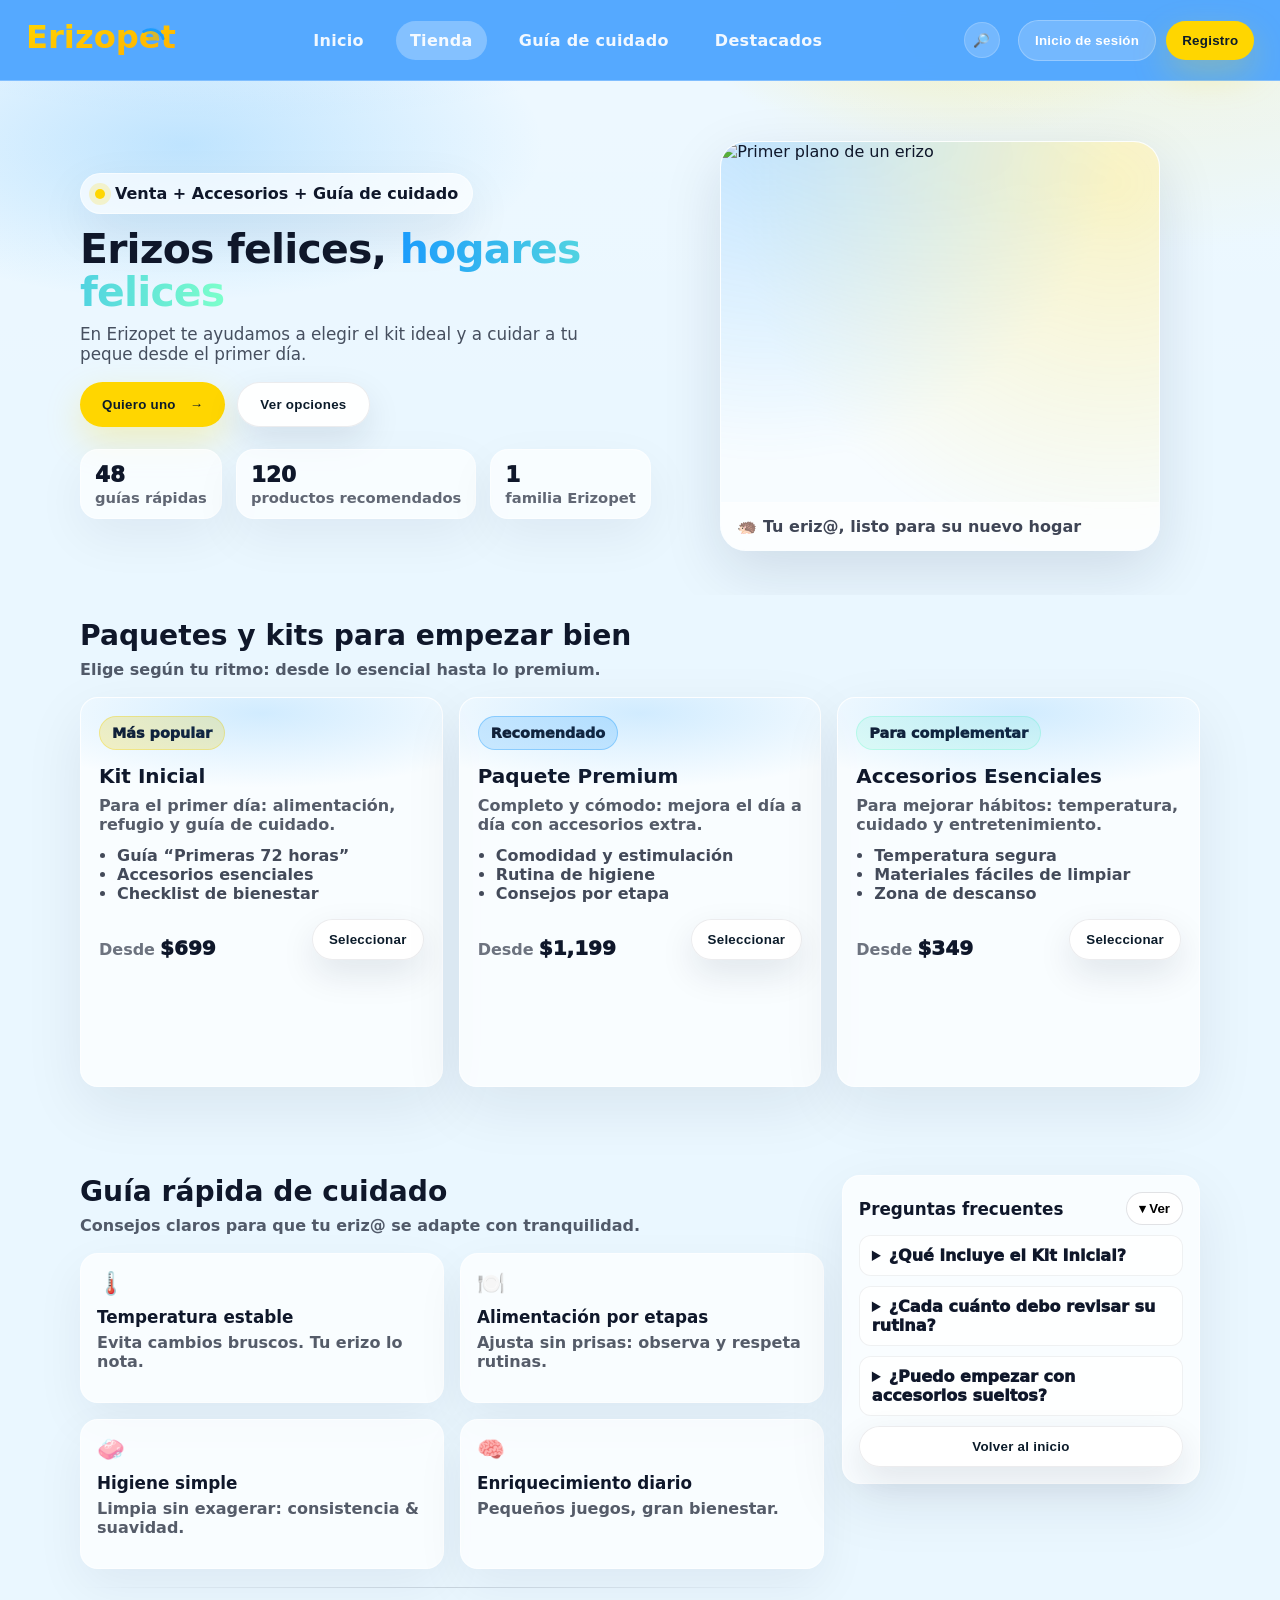
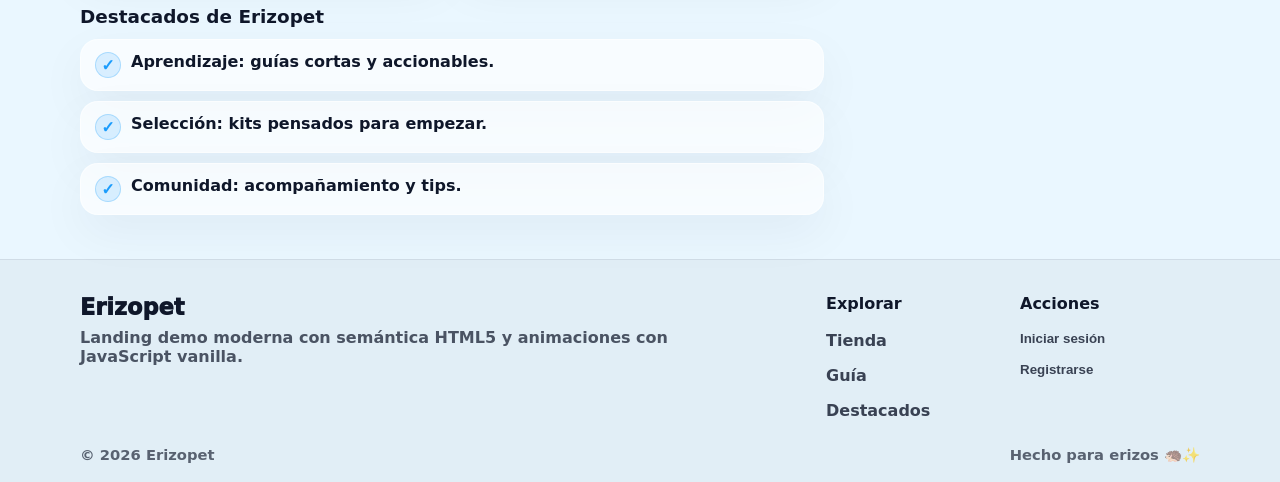
==== index.html @ a9051e46 "landing page" ====
<!doctype html>
<html lang="es">
<head>
  <meta charset="utf-8" />
  <meta name="viewport" content="width=device-width, initial-scale=1" />
  <meta name="description" content="Erizopet: venta y cuidado de erizos con kits y accesorios." />
  <title>Erizopet | Erizos felices, hogares felices</title>
  <link rel="stylesheet" href="/css/bootstrap.min.css" />
  <link rel="stylesheet" href="/css/all.min.css">
  <link rel="stylesheet" href="/css/styles.css">
</head>

<body>
  <!-- NAV -->
  <nav class="top-nav" aria-label="Navegación principal">
    <div class="nav__inner">
      <!-- Logo SVG -->
      <a class="logo" href="#inicio" aria-label="Erizopet - Inicio">
        <svg class="logo__svg" viewBox="0 0 220 60" role="img" aria-label="Erizopet logo">
          <defs>
            <linearGradient id="g1" x1="0" y1="0" x2="1" y2="1">
              <stop offset="0" stop-color="#FFD600"/>
              <stop offset="1" stop-color="#FFB000"/>
            </linearGradient>
          </defs>
          <text x="0" y="42" font-size="46" font-weight="900" fill="url(#g1)" font-family="system-ui,Segoe UI,Arial">
            Erizopet
          </text>
          <circle cx="182" cy="22" r="10" fill="#1B9CFC" opacity="0.18"></circle>
          <path d="M168 18c10-6 24-2 28 10" fill="none" stroke="#1B9CFC" stroke-width="4" stroke-linecap="round"/>
        </svg>
      </a>

      <div class="nav__links" role="navigation" aria-label="Secciones">
        <a href="#inicio" class="nav__link is-active">Inicio</a>
        <a href="#tienda" class="nav__link">Tienda</a>
        <a href="#guia" class="nav__link">Guía de cuidado</a>
        <a href="#destacados" class="nav__link">Destacados</a>
      </div>

      <div class="nav__actions">
        <button class="icon-btn" type="button" aria-label="Buscar">
          <span class="icon-btn__circle">🔎</span>
        </button>

        <button class="btn btn--ghost" type="button" data-open="login" aria-label="Abrir inicio de sesión">
          Inicio de sesión
        </button>
        <button class="btn btn--primary" type="button" data-open="register" aria-label="Abrir registro">
          Registro
        </button>
      </div>
    </div>
  </nav>

  <!-- MAIN -->
  <main id="inicio">
    <!-- HERO (semántica: hero como clase/region) -->
    <section class="hero" aria-label="Presentación">
      <div class="hero__bg" aria-hidden="true"></div>

      <div class="container hero__grid">
        <div class="hero__content">
          <div class="chip">
            <span class="chip__dot" aria-hidden="true"></span>
            Venta + Accesorios + Guía de cuidado
          </div>

          <h1 class="hero__title">
            Erizos felices, <span class="text-accent">hogares felices</span>
          </h1>

          <p class="hero__subtitle">
            En Erizopet te ayudamos a elegir el kit ideal y a cuidar a tu peque desde el primer día.
          </p>

          <div class="hero__cta">
            <button class="btn btn--primary btn--lg" type="button" data-scroll="#tienda">
              Quiero uno
              <span class="btn__arrow" aria-hidden="true">→</span>
            </button>

            <button class="btn btn--secondary btn--lg" type="button" data-scroll="#destacados">
              Ver opciones
            </button>
          </div>

          <div class="hero__metrics">
            <div class="metric">
              <div class="metric__value" data-count="48">0</div>
              <div class="metric__label">guías rápidas</div>
            </div>
            <div class="metric">
              <div class="metric__value" data-count="120">0</div>
              <div class="metric__label">productos recomendados</div>
            </div>
            <div class="metric">
              <div class="metric__value" data-count="1">0</div>
              <div class="metric__label">familia Erizopet</div>
            </div>
          </div>
        </div>

        <figure class="hero__media">
          <div class="media-card reveal">
            <div class="media-card__glow" aria-hidden="true"></div>
            <img
              class="media-card__img"
              src="https://images.unsplash.com/photo-1532938911079-1b06ac7ceec7?auto=format&fit=crop&w=900&q=70"
              alt="Primer plano de un erizo"
              loading="lazy"
            />
            <figcaption class="media-card__caption">
              🦔 Tu eriz@, listo para su nuevo hogar
            </figcaption>
          </div>
        </figure>
      </div>
    </section>

    <!-- SECTION: productos -->
    <section id="tienda" class="section section--products" aria-label="Tienda">
      <div class="container">
        <header class="section__header reveal">
          <h2 class="section__title">Paquetes y kits para empezar bien</h2>
          <p class="section__subtitle">
            Elige según tu ritmo: desde lo esencial hasta lo premium.
          </p>
        </header>

        <div class="grid grid--3">
          <article class="card reveal">
            <div class="card__badge">Más popular</div>
            <h3 class="card__title">Kit Inicial</h3>
            <p class="card__text">
              Para el primer día: alimentación, refugio y guía de cuidado.
            </p>

            <ul class="list">
              <li>Guía “Primeras 72 horas”</li>
              <li>Accesorios esenciales</li>
              <li>Checklist de bienestar</li>
            </ul>

            <div class="card__bottom">
              <div class="price">
                <span class="price__from">Desde</span>
                <strong class="price__value">$699</strong>
              </div>
              <button class="btn btn--secondary" type="button" aria-label="Seleccionar Kit Inicial">
                Seleccionar
              </button>
            </div>
          </article>

          <article class="card reveal">
            <div class="card__badge card__badge--alt">Recomendado</div>
            <h3 class="card__title">Paquete Premium</h3>
            <p class="card__text">
              Completo y cómodo: mejora el día a día con accesorios extra.
            </p>

            <ul class="list">
              <li>Comodidad y estimulación</li>
              <li>Rutina de higiene</li>
              <li>Consejos por etapa</li>
            </ul>

            <div class="card__bottom">
              <div class="price">
                <span class="price__from">Desde</span>
                <strong class="price__value">$1,199</strong>
              </div>
              <button class="btn btn--secondary" type="button" aria-label="Seleccionar Paquete Premium">
                Seleccionar
              </button>
            </div>
          </article>

          <article class="card reveal">
            <div class="card__badge card__badge--soft">Para complementar</div>
            <h3 class="card__title">Accesorios Esenciales</h3>
            <p class="card__text">
              Para mejorar hábitos: temperatura, cuidado y entretenimiento.
            </p>

            <ul class="list">
              <li>Temperatura segura</li>
              <li>Materiales fáciles de limpiar</li>
              <li>Zona de descanso</li>
            </ul>

            <div class="card__bottom">
              <div class="price">
                <span class="price__from">Desde</span>
                <strong class="price__value">$349</strong>
              </div>
              <button class="btn btn--secondary" type="button" aria-label="Seleccionar Accesorios Esenciales">
                Seleccionar
              </button>
            </div>
          </article>
        </div>
      </div>
    </section>

    <!-- SECTION + ASIDE -->
    <section id="guia" class="section section--guide" aria-label="Guía y preguntas frecuentes">
      <div class="container guide-layout">
        <div class="guide-main">
          <header class="section__header reveal">
            <h2 class="section__title">Guía rápida de cuidado</h2>
            <p class="section__subtitle">
              Consejos claros para que tu eriz@ se adapte con tranquilidad.
            </p>
          </header>

          <div class="steps grid grid--2">
            <article class="step reveal">
              <div class="step__icon">🌡️</div>
              <h3 class="step__title">Temperatura estable</h3>
              <p class="step__text">Evita cambios bruscos. Tu erizo lo nota.</p>
            </article>

            <article class="step reveal">
              <div class="step__icon">🍽️</div>
              <h3 class="step__title">Alimentación por etapas</h3>
              <p class="step__text">Ajusta sin prisas: observa y respeta rutinas.</p>
            </article>

            <article class="step reveal">
              <div class="step__icon">🧼</div>
              <h3 class="step__title">Higiene simple</h3>
              <p class="step__text">Limpia sin exagerar: consistencia & suavidad.</p>
            </article>

            <article class="step reveal">
              <div class="step__icon">🧠</div>
              <h3 class="step__title">Enriquecimiento diario</h3>
              <p class="step__text">Pequeños juegos, gran bienestar.</p>
            </article>
          </div>

          <div id="destacados" class="divider reveal" aria-hidden="true"></div>
          <div class="reveal">
            <h3 class="subheading">Destacados de Erizopet</h3>
            <div class="bullets">
              <div class="bullet">
                <span class="bullet__mark">✓</span>
                <span><strong>Aprendizaje:</strong> guías cortas y accionables.</span>
              </div>
              <div class="bullet">
                <span class="bullet__mark">✓</span>
                <span><strong>Selección:</strong> kits pensados para empezar.</span>
              </div>
              <div class="bullet">
                <span class="bullet__mark">✓</span>
                <span><strong>Comunidad:</strong> acompañamiento y tips.</span>
              </div>
            </div>
          </div>
        </div>

        <aside class="guide-aside" aria-label="Panel lateral de FAQ">
          <div class="aside-card reveal">
            <div class="aside-card__head">
              <h3 class="aside-card__title">Preguntas frecuentes</h3>
              <button class="aside-card__toggle" type="button" aria-label="Alternar preguntas" data-toggle="faq">
                <span aria-hidden="true">▾</span> Ver
              </button>
            </div>

            <div class="faq" data-faq>
              <details class="faq__item">
                <summary>¿Qué incluye el Kit Inicial?</summary>
                <p>Incluye guía de adaptación, esenciales de bienestar y checklist de cuidado.</p>
              </details>
              <details class="faq__item">
                <summary>¿Cada cuánto debo revisar su rutina?</summary>
                <p>Revisa semanalmente y ajusta con base en su comportamiento.</p>
              </details>
              <details class="faq__item">
                <summary>¿Puedo empezar con accesorios sueltos?</summary>
                <p>Sí: te recomendamos comenzar por temperatura, refugio e higiene.</p>
              </details>

              <button class="btn btn--secondary btn--full" type="button" data-scroll="#inicio">
                Volver al inicio
              </button>
            </div>
          </div>
        </aside>
      </div>
    </section>

    <!-- FOOTER -->
    <footer class="footer" aria-label="Pie de página">
      <div class="container footer__grid">
        <div class="footer__brand">
          <div class="footer__logo">Erizopet</div>
          <p class="footer__text">
            Landing demo moderna con semántica HTML5 y animaciones con JavaScript vanilla.
          </p>
        </div>

        <div class="footer__cols">
          <div class="footer__col">
            <h4 class="footer__title">Explorar</h4>
            <a class="footer__link" href="#tienda">Tienda</a>
            <a class="footer__link" href="#guia">Guía</a>
            <a class="footer__link" href="#destacados">Destacados</a>
          </div>

          <div class="footer__col">
            <h4 class="footer__title">Acciones</h4>
            <button class="footer__link btnlike" type="button" data-open="login">
              Iniciar sesión
            </button>
            <button class="footer__link btnlike" type="button" data-open="register">
              Registrarse
            </button>
          </div>
        </div>
      </div>

      <div class="footer__bottom container">
        <span>© <span id="year"></span> Erizopet</span>
        <span class="footer__tiny">Hecho para erizos 🦔✨</span>
      </div>
    </footer>
  </main>

  <div class="toast" role="status" aria-live="polite" aria-hidden="true" id="toast"></div>

  <script src="/js/bootstrap.bundle.min.js"></script>
  <script src="/js/all.js"></script>
  <script src="/js/scripts.js"></script>
</body>
</html>
---- css/styles.css ----
:root{
  --color-primario: #1B9CFC;
  --color-secundario: #FFD600;
  --color-fondo: #EAF7FF;
  --color-texto: #0F172A;

  --card: rgba(255,255,255,.78);
  --shadow: 0 20px 60px rgba(2, 25, 56, .12);
  --radius: 18px;
}

*{ box-sizing: border-box; }
html{ scroll-behavior: smooth; }
body{
  margin:0;
  font-family: system-ui, -apple-system, Segoe UI, Roboto, Arial, "Noto Sans", "Helvetica Neue", sans-serif;
  color: var(--color-texto);
  background: radial-gradient(1200px 600px at 20% -10%, rgba(27,156,252,.18), transparent 55%),
              radial-gradient(900px 500px at 90% 0%, rgba(255,214,0,.16), transparent 50%),
              var(--color-fondo);
}

/* Layout */
.container{
  width: min(1120px, 92vw);
  margin: 0 auto;
}

/* NAV */
.top-nav{
  position: sticky;
  top:0;
  z-index: 50;
  background: rgba(77, 165, 255, .95);
  backdrop-filter: blur(10px);
  border-bottom: 1px solid rgba(255,255,255,.25);
}
.nav__inner{
  width: min(1280px, 96vw);
  margin: 0 auto;
  display:flex;
  align-items:center;
  justify-content: space-between;
  gap: 16px;
  padding: 14px 0;
}
.logo{ display:flex; align-items:center; text-decoration:none; }
.logo__svg{ height: 42px; }

.nav__links{
  display:flex;
  gap: 18px;
  align-items:center;
}
.nav__link{
  color: rgba(255,255,255,.92);
  text-decoration:none;
  font-weight: 800;
  letter-spacing: .02em;
  padding: 10px 14px;
  border-radius: 999px;
  transition: transform .15s ease, background .15s ease;
}
.nav__link:hover{
  background: rgba(255,255,255,.18);
  transform: translateY(-1px);
}
.nav__link.is-active{
  background: rgba(255,255,255,.28);
}

.nav__actions{
  display:flex;
  gap: 10px;
  align-items:center;
}
.icon-btn{
  background: transparent;
  border: none;
  cursor:pointer;
  color: white;
  padding: 8px;
}
.icon-btn__circle{
  display:inline-grid;
  place-items:center;
  width: 36px; height: 36px;
  border-radius: 999px;
  background: rgba(255,255,255,.18);
  border: 1px solid rgba(255,255,255,.18);
}

/* Buttons */
.btn{
  border: 0;
  cursor: pointer;
  border-radius: 999px;
  padding: 12px 16px;
  font-weight: 900;
  letter-spacing: .02em;
  transition: transform .15s ease, filter .15s ease, background .15s ease;
  white-space: nowrap;
}
.btn:active{ transform: translateY(1px); }

.btn--lg{ padding: 14px 22px; }
.btn--primary{
  background: var(--color-secundario);
  color: #0B1B2A;
  box-shadow: 0 14px 35px rgba(255,214,0,.25);
}
.btn--primary:hover{ filter: brightness(1.02); transform: translateY(-1px); }

.btn--secondary{
  background: rgba(255,255,255,.95);
  color: #0B1B2A;
  border: 1px solid rgba(15,23,42,.08);
  box-shadow: 0 14px 35px rgba(2, 25, 56, .10);
}
.btn--secondary:hover{ transform: translateY(-1px); }

.btn--ghost{
  background: rgba(255,255,255,.18);
  color: white;
  border: 1px solid rgba(255,255,255,.25);
}
.btn--ghost:hover{ transform: translateY(-1px); background: rgba(255,255,255,.24); }

.btn--full{ width: 100%; }
.btn__arrow{ margin-left: 10px; }

/* Hero */
.hero{
  position: relative;
  overflow:hidden;
  padding: 44px 0 28px;
}
.hero__bg{
  position:absolute;
  inset: -120px -120px auto -120px;
  height: 460px;
  background:
    radial-gradient(600px 260px at 20% 40%, rgba(27,156,252,.22), transparent 60%),
    radial-gradient(460px 220px at 70% 10%, rgba(255,214,0,.20), transparent 60%),
    linear-gradient(180deg, rgba(255,255,255,.22), transparent);
  pointer-events:none;
}
.hero__grid{
  display:grid;
  grid-template-columns: 1.05fr .95fr;
  gap: 26px;
  align-items:center;
}
.hero__content{ position: relative; }

.chip{
  display:inline-flex;
  gap: 10px;
  align-items:center;
  padding: 10px 14px;
  border-radius: 999px;
  background: rgba(255,255,255,.65);
  border: 1px solid rgba(255,255,255,.55);
  box-shadow: 0 18px 50px rgba(2, 25, 56, .08);
  font-weight: 900;
}
.chip__dot{
  width: 10px; height: 10px;
  border-radius: 999px;
  background: var(--color-secundario);
  box-shadow: 0 0 0 6px rgba(255,214,0,.2);
}

.hero__title{
  margin: 14px 0 10px;
  font-size: clamp(30px, 3.2vw, 54px);
  line-height: 1.05;
  letter-spacing: -0.02em;
}
.text-accent{
  background: linear-gradient(90deg, var(--color-primario), #7CFFCB);
  -webkit-background-clip: text;
  background-clip:text;
  color: transparent;
}
.hero__subtitle{
  margin: 0;
  font-size: 1.05rem;
  color: rgba(15,23,42,.75);
  max-width: 52ch;
}
.hero__cta{
  margin-top: 18px;
  display:flex;
  gap: 12px;
  flex-wrap: wrap;
}
.hero__metrics{
  margin-top: 22px;
  display:flex;
  gap: 14px;
  flex-wrap: wrap;
}
.metric{
  padding: 12px 14px;
  border-radius: var(--radius);
  background: rgba(255,255,255,.68);
  border: 1px solid rgba(255,255,255,.55);
  box-shadow: 0 18px 50px rgba(2, 25, 56, .06);
}
.metric__value{
  font-weight: 1000;
  font-size: 1.35rem;
}
.metric__label{
  font-weight: 800;
  font-size: .92rem;
  color: rgba(15,23,42,.65);
  margin-top: 2px;
}

/* Media card */
.hero__media{ display:flex; justify-content:center; }
.media-card{
  position: relative;
  width: 100%;
  max-width: 440px;
  border-radius: 26px;
  overflow:hidden;
  background: rgba(255,255,255,.6);
  border: 1px solid rgba(255,255,255,.55);
  box-shadow: var(--shadow);
}
.media-card__glow{
  position:absolute;
  inset:-50%;
  background: radial-gradient(circle at 30% 20%, rgba(27,156,252,.26), transparent 40%),
              radial-gradient(circle at 70% 30%, rgba(255,214,0,.22), transparent 45%);
  filter: blur(8px);
}
.media-card__img{
  position: relative;
  width:100%;
  height: 360px;
  object-fit: cover;
  display:block;
}
.media-card__caption{
  position: relative;
  padding: 14px 16px;
  background: rgba(255,255,255,.7);
  border-top: 1px solid rgba(255,255,255,.55);
  font-weight: 900;
  color: rgba(15,23,42,.8);
}

/* Sections */
.section{ padding: 44px 0; }
.section--products{ padding-top: 24px; }
.section__header{ margin-bottom: 18px; }
.section__title{
  margin: 0 0 8px;
  font-size: clamp(22px, 2.2vw, 34px);
}
.section__subtitle{
  margin: 0;
  color: rgba(15,23,42,.7);
  font-weight: 700;
  max-width: 65ch;
}

/* Grid */
.grid{ display:grid; gap: 16px; }
.grid--3{ grid-template-columns: repeat(3, 1fr); }
.grid--2{ grid-template-columns: repeat(2, 1fr); }

/* Cards */
.card{
  position: relative;
  border-radius: var(--radius);
  background: rgba(255,255,255,.72);
  border: 1px solid rgba(255,255,255,.6);
  box-shadow: 0 20px 60px rgba(2, 25, 56, .08);
  padding: 18px;
  overflow:hidden;
  min-height: 390px;
}
.card::after{
  content:"";
  position:absolute;
  inset:-60px -80px auto -80px;
  height: 150px;
  background: radial-gradient(closest-side, rgba(27,156,252,.18), transparent);
  pointer-events:none;
}
.card__badge{
  display:inline-block;
  font-weight: 1000;
  font-size: .9rem;
  padding: 8px 12px;
  border-radius: 999px;
  background: rgba(255,214,0,.24);
  border: 1px solid rgba(255,214,0,.35);
}
.card__badge--alt{
  background: rgba(27,156,252,.18);
  border: 1px solid rgba(27,156,252,.35);
}
.card__badge--soft{
  background: rgba(124,255,203,.18);
  border: 1px solid rgba(124,255,203,.35);
}
.card__title{ margin: 14px 0 8px; font-size: 1.25rem; }
.card__text{ margin: 0 0 12px; color: rgba(15,23,42,.7); font-weight: 700; }
.list{
  margin: 0; padding-left: 18px;
  color: rgba(15,23,42,.78);
  font-weight: 700;
}
.card__bottom{
  margin-top: 16px;
  display:flex;
  align-items:flex-end;
  justify-content: space-between;
  gap: 12px;
}
.price__from{ color: rgba(15,23,42,.6); font-weight: 800; }
.price__value{ font-size: 1.25rem; font-weight: 1000; }

/* Guide layout */
.guide-layout{
  display:grid;
  grid-template-columns: 1.35fr .65fr;
  gap: 18px;
  align-items:start;
}
.guide-aside{ position: sticky; top: 92px; align-self:start; }
.aside-card{
  border-radius: var(--radius);
  background: rgba(255,255,255,.72);
  border: 1px solid rgba(255,255,255,.6);
  box-shadow: 0 20px 60px rgba(2, 25, 56, .08);
  padding: 16px;
}
.aside-card__head{
  display:flex;
  justify-content: space-between;
  align-items:center;
  gap: 10px;
  margin-bottom: 10px;
}
.aside-card__title{
  margin: 0;
  font-size: 1.05rem;
}
.aside-card__toggle{
  border:1px solid rgba(15,23,42,.12);
  background: rgba(255,255,255,.85);
  border-radius: 999px;
  padding: 8px 12px;
  font-weight: 900;
  cursor:pointer;
}
.aside-card__toggle:hover{ transform: translateY(-1px); }
.faq[data-faq]{ display:block; }
.faq__item{
  border-radius: 12px;
  background: rgba(255,255,255,.72);
  border: 1px solid rgba(15,23,42,.06);
  padding: 10px 12px;
  margin: 10px 0;
}
.faq__item summary{
  font-weight: 1000;
  cursor:pointer;
}
.faq__item p{
  margin: 8px 0 0;
  color: rgba(15,23,42,.72);
  font-weight: 700;
}

.step{
  border-radius: var(--radius);
  background: rgba(255,255,255,.72);
  border: 1px solid rgba(255,255,255,.6);
  box-shadow: 0 18px 50px rgba(2, 25, 56, .06);
  padding: 16px;
  min-height: 150px;
}
.step__icon{ font-size: 1.4rem; }
.step__title{ margin: 10px 0 6px; font-size: 1.05rem; }
.step__text{ margin: 0; color: rgba(15,23,42,.7); font-weight: 700; }

.divider{
  height: 1px;
  background: linear-gradient(90deg, transparent, rgba(15,23,42,.15), transparent);
  margin: 18px 0;
}

.subheading{ margin: 0 0 12px; font-size: 1.15rem; }
.bullets{ display:grid; gap: 10px; }
.bullet{
  display:flex; gap: 10px; align-items:flex-start;
  background: rgba(255,255,255,.65);
  border: 1px solid rgba(255,255,255,.55);
  padding: 12px 14px;
  border-radius: var(--radius);
  box-shadow: 0 18px 50px rgba(2, 25, 56, .05);
  font-weight: 800;
}
.bullet__mark{
  width: 26px; height: 26px;
  border-radius: 999px;
  background: rgba(27,156,252,.14);
  border: 1px solid rgba(27,156,252,.25);
  display:grid; place-items:center;
  font-weight: 1000;
  color: rgba(27,156,252,1);
}

/* Footer */
.footer{
  padding: 34px 0 18px;
  background: rgba(11,27,42,.04);
  border-top: 1px solid rgba(15,23,42,.08);
}
.footer__grid{
  display:grid;
  grid-template-columns: 1.1fr .9fr;
  gap: 18px;
  align-items:start;
}
.footer__brand .footer__logo{
  font-weight: 1000;
  font-size: 1.4rem;
  margin-bottom: 8px;
}
.footer__text{ margin: 0; color: rgba(15,23,42,.72); font-weight: 700; }

.footer__cols{ display:flex; gap: 14px; flex-wrap: wrap; justify-content:flex-end; }
.footer__col{ min-width: 180px; }
.footer__title{ margin: 0 0 10px; font-size: 1rem; }
.footer__link{
  display:block;
  text-decoration:none;
  color: rgba(15,23,42,.8);
  font-weight: 800;
  padding: 8px 0;
  background: none;
  border: none;
  cursor: pointer;
  text-align:left;
}
.btnlike{ appearance: none; }
.footer__link:hover{ color: rgba(27,156,252,1); text-decoration: underline; }

.footer__bottom{
  margin-top: 18px;
  display:flex;
  justify-content: space-between;
  gap: 12px;
  color: rgba(15,23,42,.65);
  font-weight: 800;
  font-size: .92rem;
  flex-wrap: wrap;
}

/* Reveal animations */
.reveal{
  opacity: 0;
  transform: translateY(14px);
  transition: opacity .65s ease, transform .65s ease;
}
.reveal.is-visible{
  opacity: 1;
  transform: translateY(0);
}

/* Toast */
.toast{
  position: fixed;
  left: 50%;
  bottom: 18px;
  transform: translateX(-50%);
  background: rgba(15,23,42,.92);
  color: white;
  padding: 12px 16px;
  border-radius: 999px;
  box-shadow: 0 20px 60px rgba(0,0,0,.25);
  opacity: 0;
  pointer-events:none;
  transition: opacity .25s ease, transform .25s ease;
}
.toast.is-on{
  opacity: 1;
  transform: translateX(-50%) translateY(-4px);
}

/* Responsive */
@media (max-width: 980px){
  .nav__links{ display:none; }
  .hero__grid{ grid-template-columns: 1fr; }
  .grid--3{ grid-template-columns: 1fr; }
  .guide-layout{ grid-template-columns: 1fr; }
  .guide-aside{ position: relative; top: auto; }
}
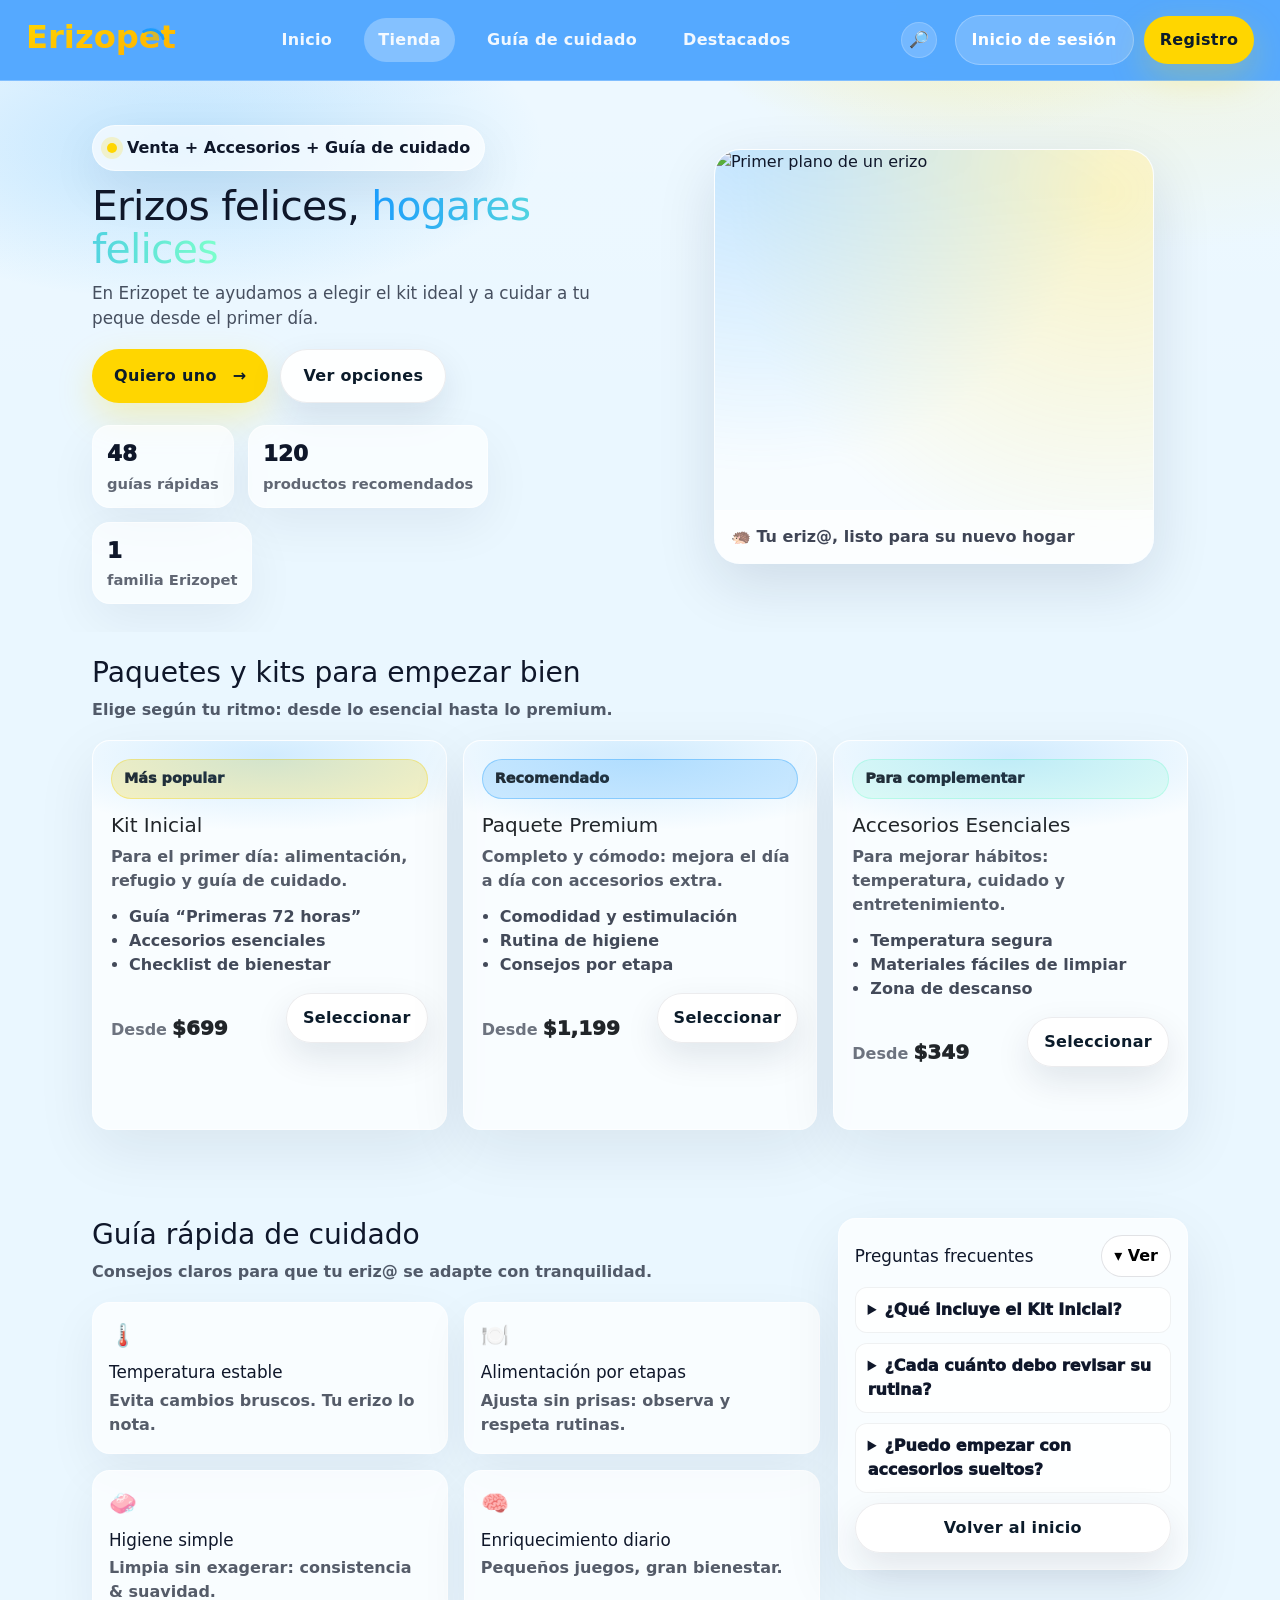
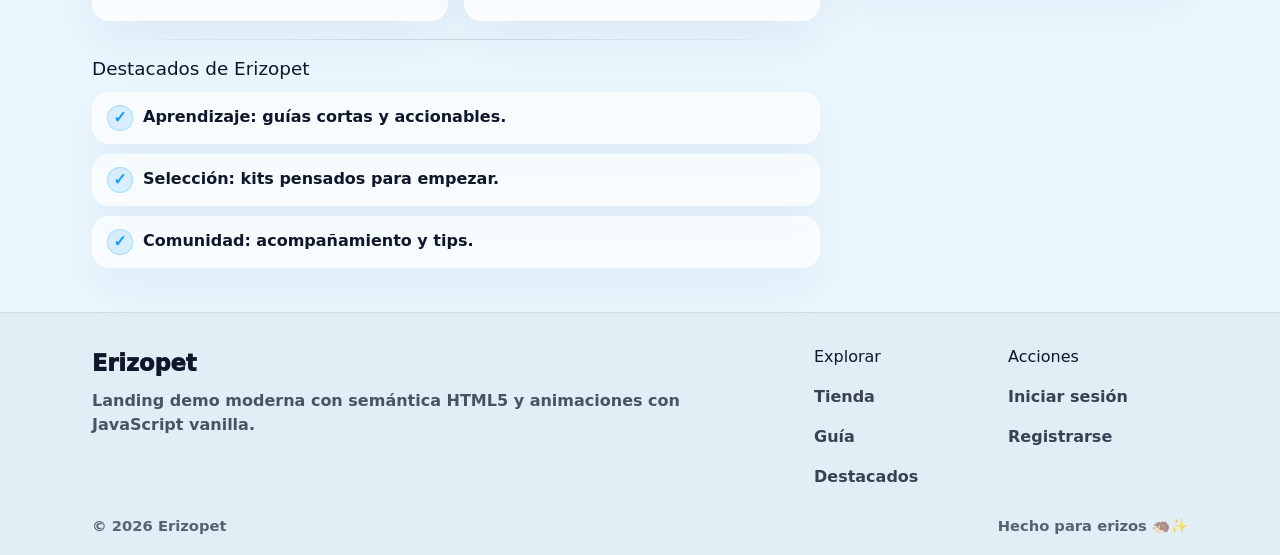
==== commit 80736cd0: "landing page" ====
--- a/index.html
+++ b/index.html
@@ -8,7 +8,7 @@
   <link rel="stylesheet" href="/css/bootstrap.min.css" />
   <link rel="stylesheet" href="/css/all.min.css">
   <link rel="stylesheet" href="/css/styles.css">
-</head>
+</head> 
 
 <body>
   <!-- NAV -->
